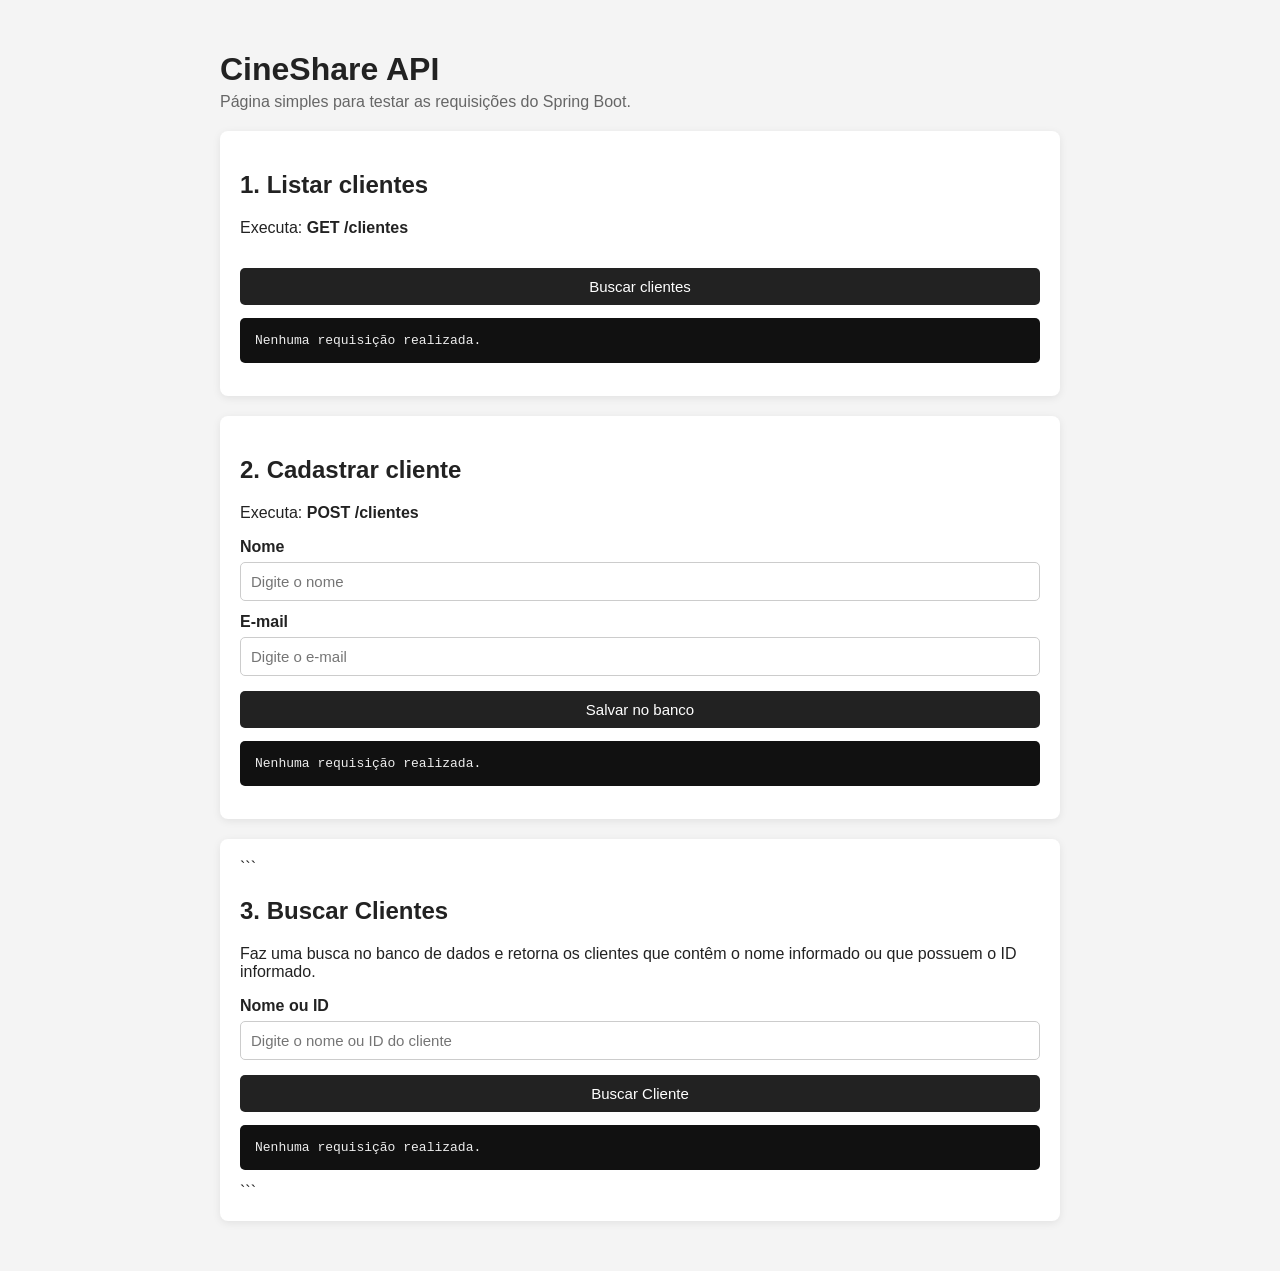
==== src/main/resources/static/index.html @ 80e3f6c8 "adicionando dependencias iniciais do projeto" ====
<!DOCTYPE html>
<html lang="pt-BR">
<head>
    <meta charset="UTF-8">
    <meta name="viewport" content="width=device-width, initial-scale=1.0">
    <title>CineShare - Teste da API</title>
    <style>
        * { box-sizing: border-box; }
        body {
            font-family: Arial, sans-serif;
            max-width: 900px;
            margin: 0 auto;
            padding: 30px;
            background: #f4f4f4;
            color: #222;
        }
        h1 { margin-bottom: 5px; }
        .subtitle { color: #666; margin-top: 0; }
        section {
            background: white;
            padding: 20px;
            margin: 20px 0;
            border-radius: 8px;
            box-shadow: 0 2px 8px rgba(0,0,0,.08);
        }
        label {
            display: block;
            margin-top: 12px;
            font-weight: bold;
        }
        input, textarea, button {
            width: 100%;
            padding: 10px;
            margin-top: 6px;
            border: 1px solid #ccc;
            border-radius: 5px;
            font-size: 15px;
        }
        textarea { min-height: 100px; resize: vertical; }
        button {
            margin-top: 15px;
            cursor: pointer;
            background: #222;
            color: white;
            border: none;
        }
        button:hover { background: #444; }
        pre {
            background: #111;
            color: #eee;
            padding: 15px;
            border-radius: 5px;
            overflow-x: auto;
            white-space: pre-wrap;
        }
        .status { font-weight: bold; margin-top: 10px; }
    </style>
</head>
<body>

    <h1>CineShare API</h1>
    <p class="subtitle">Página simples para testar as requisições do Spring Boot.</p>

    <!-- GET -->
    <section>
        <h2>1. Listar clientes</h2>
        <p>Executa: <strong>GET /clientes</strong></p>

        <button onclick="listarClientes()">Buscar clientes</button>

        <div class="status" id="statusGet"></div>
        <pre id="resultadoGet">Nenhuma requisição realizada.</pre>
    </section>

    <!-- POST -->
    <section>
        <h2>2. Cadastrar cliente</h2>
        <p>Executa: <strong>POST /clientes</strong></p>

        <label for="nome">Nome</label>
        <input id="nome" type="text" placeholder="Digite o nome">

        <label for="email">E-mail</label>
        <input id="email" type="email" placeholder="Digite o e-mail">

        <button onclick="cadastrarCliente()">Salvar no banco</button>

        <div class="status" id="statusPost"></div>
        <pre id="resultadoPost">Nenhuma requisição realizada.</pre>
    </section>

    <!-- JSON manual -->
	<section>

	```
	<h2>3. Buscar Clientes</h2>

	<p>Faz uma busca no banco de dados e retorna os clientes que contêm o nome informado ou que possuem o ID informado.</p>

	<label for="conteudo">Nome ou ID</label>

	<input
	    type="text"
	    id="conteudo"
	    placeholder="Digite o nome ou ID do cliente"
	>

	<button onclick="buscarCliente()">Buscar Cliente</button>

	<div class="status" id="statusJson"></div>

	<pre id="resultadoJson">Nenhuma requisição realizada.</pre>
	```

	</section>


<script>
    // Endereço da sua API Spring Boot
    const API = "http://localhost:8080";

    async function listarClientes() {
        const status = document.getElementById("statusGet");
        const resultado = document.getElementById("resultadoGet");

        status.textContent = "Enviando requisição...";

        try {
            const resposta = await fetch(`${API}/clientes`);

            const texto = await resposta.text();

            status.textContent = `HTTP ${resposta.status}`;

            try {
                resultado.textContent =
                    JSON.stringify(JSON.parse(texto), null, 4);
            } catch {
                resultado.textContent = texto;
            }

        } catch (erro) {
            status.textContent = "Erro de conexão";
            resultado.textContent =
                "Não foi possível conectar ao Spring Boot.\n\n" +
                erro.message;
        }
    }


    async function cadastrarCliente() {
        const nome = document.getElementById("nome").value;
        const email = document.getElementById("email").value;

        const status = document.getElementById("statusPost");
        const resultado = document.getElementById("resultadoPost");

        const cliente = {
            nome: nome,
            email: email
        };

        status.textContent = "Enviando...";
        resultado.textContent = "";

        try {
            const resposta = await fetch(`${API}/clientes`, {
                method: "POST",
                headers: {
                    "Content-Type": "application/json"
                },
                body: JSON.stringify(cliente)
            });

            const texto = await resposta.text();

            status.textContent = `HTTP ${resposta.status}`;

            try {
                resultado.textContent =
                    JSON.stringify(JSON.parse(texto), null, 4);
            } catch {
                resultado.textContent = texto;
            }

        } catch (erro) {
            status.textContent = "Erro de conexão";
            resultado.textContent = erro.message;
        }
    }


    async function enviarJson() {
        const jsonTexto = document.getElementById("json").value;

        const status = document.getElementById("statusJson");
        const resultado = document.getElementById("resultadoJson");

        try {
            const objeto = JSON.parse(jsonTexto);

            const resposta = await fetch(`${API}/clientes`, {
                method: "POST",
                headers: {
                    "Content-Type": "application/json"
                },
                body: JSON.stringify(objeto)
            });

            const texto = await resposta.text();

            status.textContent = `HTTP ${resposta.status}`;

            try {
                resultado.textContent =
                    JSON.stringify(JSON.parse(texto), null, 4);
            } catch {
                resultado.textContent = texto;
            }

        } catch (erro) {
            status.textContent = "Erro";
            resultado.textContent =
                erro instanceof SyntaxError
                    ? "JSON inválido."
                    : erro.message;
        }
    }
</script>

</body>
</html>
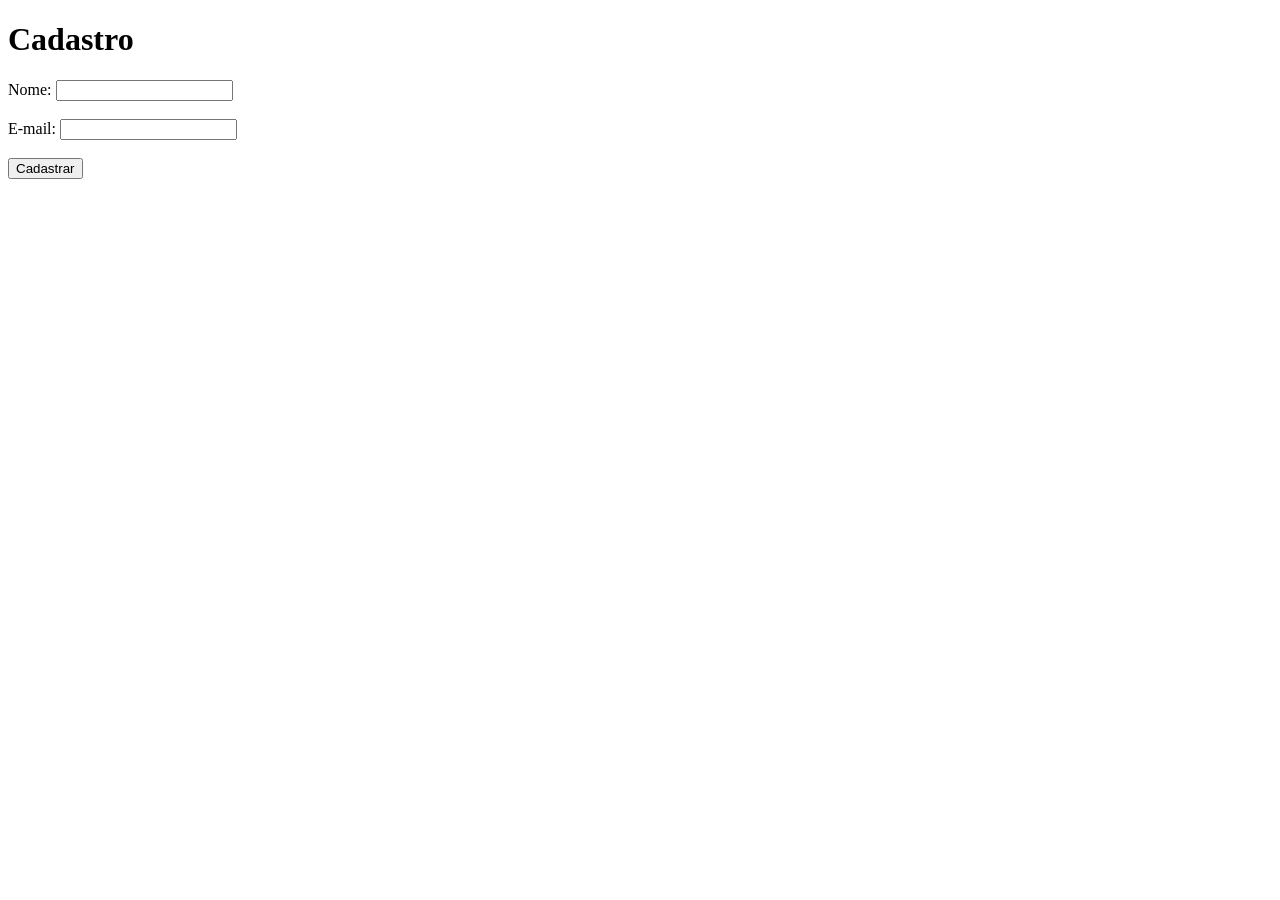
==== commit 5723fee0: "adicionando html simples para envio de requisicao add user ao servidor" ====
--- a/src/main/resources/static/index.html
+++ b/src/main/resources/static/index.html
@@ -2,231 +2,65 @@
 <html lang="pt-BR">
 <head>
     <meta charset="UTF-8">
-    <meta name="viewport" content="width=device-width, initial-scale=1.0">
-    <title>CineShare - Teste da API</title>
-    <style>
-        * { box-sizing: border-box; }
-        body {
-            font-family: Arial, sans-serif;
-            max-width: 900px;
-            margin: 0 auto;
-            padding: 30px;
-            background: #f4f4f4;
-            color: #222;
-        }
-        h1 { margin-bottom: 5px; }
-        .subtitle { color: #666; margin-top: 0; }
-        section {
-            background: white;
-            padding: 20px;
-            margin: 20px 0;
-            border-radius: 8px;
-            box-shadow: 0 2px 8px rgba(0,0,0,.08);
-        }
-        label {
-            display: block;
-            margin-top: 12px;
-            font-weight: bold;
-        }
-        input, textarea, button {
-            width: 100%;
-            padding: 10px;
-            margin-top: 6px;
-            border: 1px solid #ccc;
-            border-radius: 5px;
-            font-size: 15px;
-        }
-        textarea { min-height: 100px; resize: vertical; }
-        button {
-            margin-top: 15px;
-            cursor: pointer;
-            background: #222;
-            color: white;
-            border: none;
-        }
-        button:hover { background: #444; }
-        pre {
-            background: #111;
-            color: #eee;
-            padding: 15px;
-            border-radius: 5px;
-            overflow-x: auto;
-            white-space: pre-wrap;
-        }
-        .status { font-weight: bold; margin-top: 10px; }
-    </style>
+    <title>Cadastro</title>
 </head>
 <body>
 
-    <h1>CineShare API</h1>
-    <p class="subtitle">Página simples para testar as requisições do Spring Boot.</p>
+    <h1>Cadastro</h1>
 
-    <!-- GET -->
-    <section>
-        <h2>1. Listar clientes</h2>
-        <p>Executa: <strong>GET /clientes</strong></p>
+    <form id="formCadastro">
 
-        <button onclick="listarClientes()">Buscar clientes</button>
+        <label for="nome">Nome:</label>
+        <input type="text" id="nome" name="nome" required>
 
-        <div class="status" id="statusGet"></div>
-        <pre id="resultadoGet">Nenhuma requisição realizada.</pre>
-    </section>
+        <br><br>
 
-    <!-- POST -->
-    <section>
-        <h2>2. Cadastrar cliente</h2>
-        <p>Executa: <strong>POST /clientes</strong></p>
+        <label for="email">E-mail:</label>
+        <input type="email" id="email" name="email" required>
 
-        <label for="nome">Nome</label>
-        <input id="nome" type="text" placeholder="Digite o nome">
+        <br><br>
 
-        <label for="email">E-mail</label>
-        <input id="email" type="email" placeholder="Digite o e-mail">
+        <button type="submit">Cadastrar</button>
 
-        <button onclick="cadastrarCliente()">Salvar no banco</button>
+    </form>
 
-        <div class="status" id="statusPost"></div>
-        <pre id="resultadoPost">Nenhuma requisição realizada.</pre>
-    </section>
+    <script>
+        document.getElementById("formCadastro").addEventListener("submit", async function(event) {
 
-    <!-- JSON manual -->
-	<section>
+            event.preventDefault();
 
-	```
-	<h2>3. Buscar Clientes</h2>
+            const nome = document.getElementById("nome").value;
+            const email = document.getElementById("email").value;
 
-	<p>Faz uma busca no banco de dados e retorna os clientes que contêm o nome informado ou que possuem o ID informado.</p>
-
-	<label for="conteudo">Nome ou ID</label>
-
-	<input
-	    type="text"
-	    id="conteudo"
-	    placeholder="Digite o nome ou ID do cliente"
-	>
-
-	<button onclick="buscarCliente()">Buscar Cliente</button>
-
-	<div class="status" id="statusJson"></div>
-
-	<pre id="resultadoJson">Nenhuma requisição realizada.</pre>
-	```
-
-	</section>
-
-
-<script>
-    // Endereço da sua API Spring Boot
-    const API = "http://localhost:8080";
-
-    async function listarClientes() {
-        const status = document.getElementById("statusGet");
-        const resultado = document.getElementById("resultadoGet");
-
-        status.textContent = "Enviando requisição...";
-
-        try {
-            const resposta = await fetch(`${API}/clientes`);
-
-            const texto = await resposta.text();
-
-            status.textContent = `HTTP ${resposta.status}`;
+            const usuario = {
+                nome: nome,
+                email: email
+            };
 
             try {
-                resultado.textContent =
-                    JSON.stringify(JSON.parse(texto), null, 4);
-            } catch {
-                resultado.textContent = texto;
+
+                const resposta = await fetch("http://localhost:8080/user", {
+                    method: "POST",
+                    headers: {
+                        "Content-Type": "application/json"
+                    },
+                    body: JSON.stringify(usuario)
+                });
+
+                if (!resposta.ok) {
+                    throw new Error("Erro ao cadastrar usuário");
+                }
+
+                alert("Usuário cadastrado!");
+
+                window.location.href = "lista.html";
+
+            } catch (erro) {
+                alert(erro.message);
             }
 
-        } catch (erro) {
-            status.textContent = "Erro de conexão";
-            resultado.textContent =
-                "Não foi possível conectar ao Spring Boot.\n\n" +
-                erro.message;
-        }
-    }
-
-
-    async function cadastrarCliente() {
-        const nome = document.getElementById("nome").value;
-        const email = document.getElementById("email").value;
-
-        const status = document.getElementById("statusPost");
-        const resultado = document.getElementById("resultadoPost");
-
-        const cliente = {
-            nome: nome,
-            email: email
-        };
-
-        status.textContent = "Enviando...";
-        resultado.textContent = "";
-
-        try {
-            const resposta = await fetch(`${API}/clientes`, {
-                method: "POST",
-                headers: {
-                    "Content-Type": "application/json"
-                },
-                body: JSON.stringify(cliente)
-            });
-
-            const texto = await resposta.text();
-
-            status.textContent = `HTTP ${resposta.status}`;
-
-            try {
-                resultado.textContent =
-                    JSON.stringify(JSON.parse(texto), null, 4);
-            } catch {
-                resultado.textContent = texto;
-            }
-
-        } catch (erro) {
-            status.textContent = "Erro de conexão";
-            resultado.textContent = erro.message;
-        }
-    }
-
-
-    async function enviarJson() {
-        const jsonTexto = document.getElementById("json").value;
-
-        const status = document.getElementById("statusJson");
-        const resultado = document.getElementById("resultadoJson");
-
-        try {
-            const objeto = JSON.parse(jsonTexto);
-
-            const resposta = await fetch(`${API}/clientes`, {
-                method: "POST",
-                headers: {
-                    "Content-Type": "application/json"
-                },
-                body: JSON.stringify(objeto)
-            });
-
-            const texto = await resposta.text();
-
-            status.textContent = `HTTP ${resposta.status}`;
-
-            try {
-                resultado.textContent =
-                    JSON.stringify(JSON.parse(texto), null, 4);
-            } catch {
-                resultado.textContent = texto;
-            }
-
-        } catch (erro) {
-            status.textContent = "Erro";
-            resultado.textContent =
-                erro instanceof SyntaxError
-                    ? "JSON inválido."
-                    : erro.message;
-        }
-    }
-</script>
+        });
+    </script>
 
 </body>
-</html>
+</html>
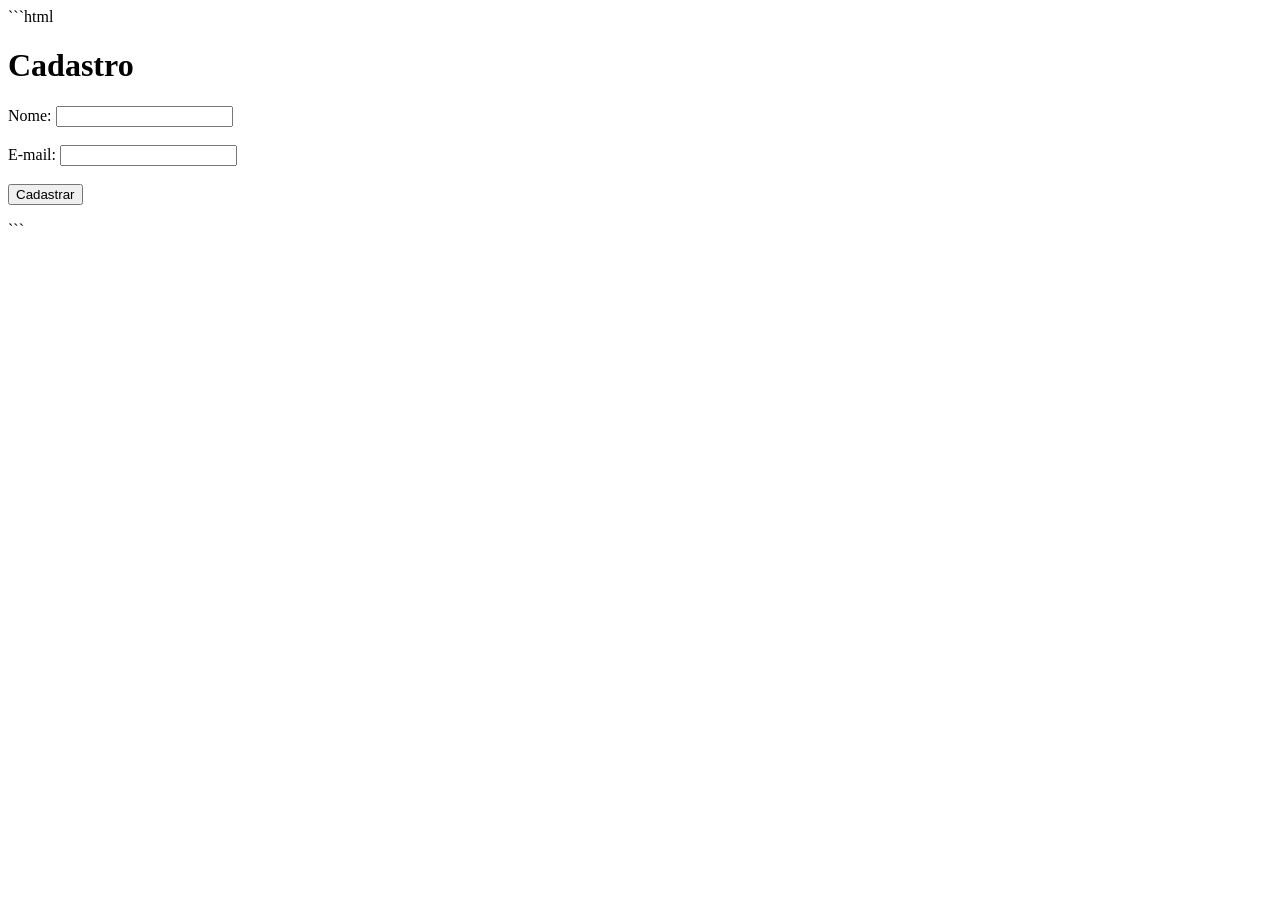
==== commit 97d1c4a7: "ajustando validacao de usuario no html" ====
--- a/src/main/resources/static/index.html
+++ b/src/main/resources/static/index.html
@@ -1,3 +1,4 @@
+```html
 <!DOCTYPE html>
 <html lang="pt-BR">
 <head>
@@ -25,42 +26,47 @@
     </form>
 
     <script>
-        document.getElementById("formCadastro").addEventListener("submit", async function(event) {
+        document.getElementById("formCadastro")
+            .addEventListener("submit", async function(event) {
 
-            event.preventDefault();
+                event.preventDefault();
 
-            const nome = document.getElementById("nome").value;
-            const email = document.getElementById("email").value;
+                const nome = document.getElementById("nome").value;
+                const email = document.getElementById("email").value;
 
-            const usuario = {
-                nome: nome,
-                email: email
-            };
+                const usuario = {
+                    nome: nome,
+                    email: email
+                };
 
-            try {
+                try {
+                    const resposta = await fetch("http://localhost:8080/user", {
+                        method: "POST",
+                        headers: {
+                            "Content-Type": "application/json"
+                        },
+                        body: JSON.stringify(usuario)
+                    });
 
-                const resposta = await fetch("http://localhost:8080/user", {
-                    method: "POST",
-                    headers: {
-                        "Content-Type": "application/json"
-                    },
-                    body: JSON.stringify(usuario)
-                });
+                    if (!resposta.ok) {
+                        throw new Error("Erro ao cadastrar usuário");
+                    }
 
-                if (!resposta.ok) {
-                    throw new Error("Erro ao cadastrar usuário");
+                    const usuarioSalvo = await resposta.json();
+
+                    // Armazena o ID retornado pelo backend
+                    sessionStorage.setItem("userId", usuarioSalvo.id);
+
+                    alert("Usuário cadastrado!");
+
+                    window.location.href = "lista.html";
+
+                } catch (erro) {
+                    alert(erro.message);
                 }
-
-                alert("Usuário cadastrado!");
-
-                window.location.href = "lista.html";
-
-            } catch (erro) {
-                alert(erro.message);
-            }
-
-        });
+            });
     </script>
 
 </body>
-</html>+</html>
+```
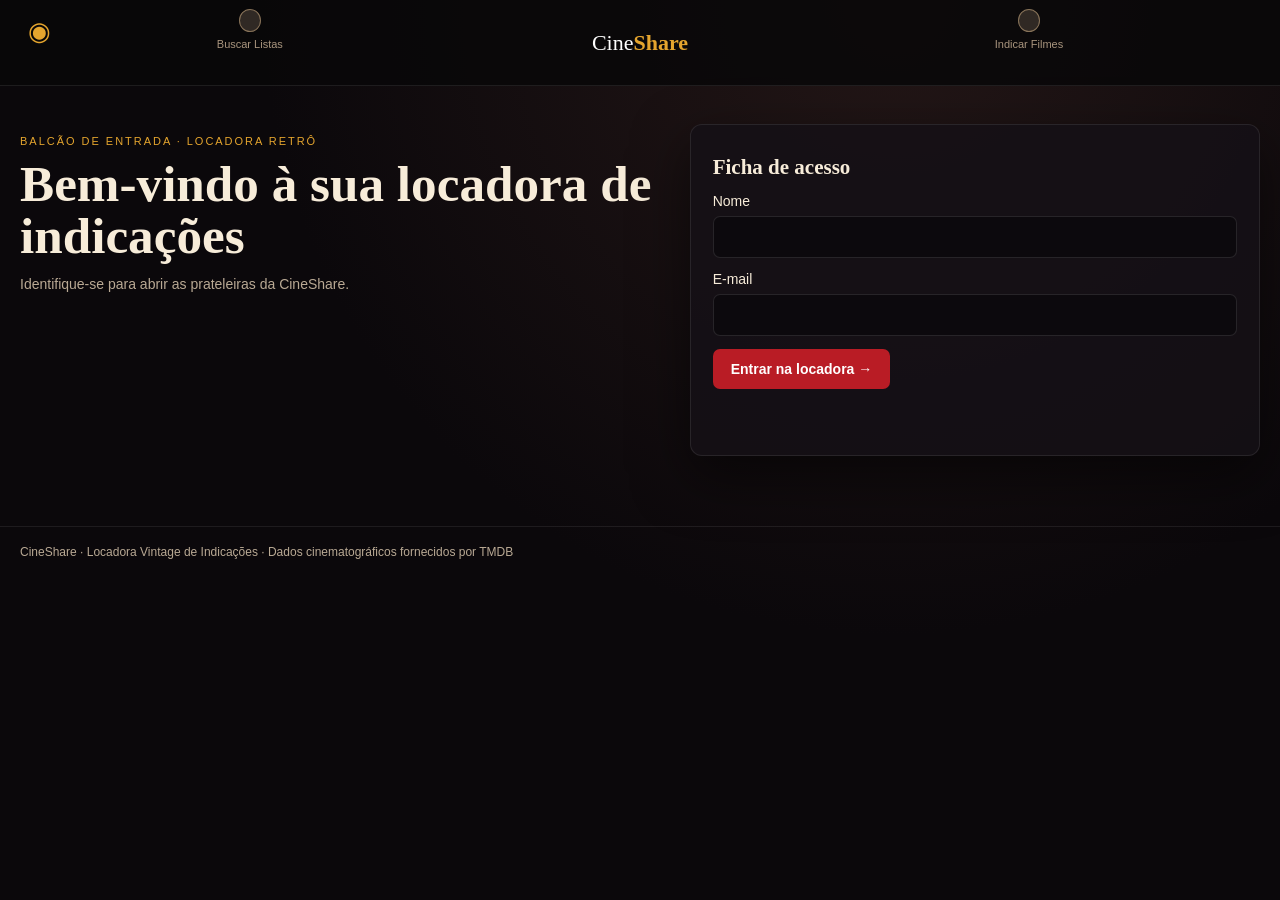
==== commit 85267829: "versao 1.0 refatoracao visual" ====
--- a/src/main/resources/static/index.html
+++ b/src/main/resources/static/index.html
@@ -1,72 +1 @@
-```html
-<!DOCTYPE html>
-<html lang="pt-BR">
-<head>
-    <meta charset="UTF-8">
-    <title>Cadastro</title>
-</head>
-<body>
-
-    <h1>Cadastro</h1>
-
-    <form id="formCadastro">
-
-        <label for="nome">Nome:</label>
-        <input type="text" id="nome" name="nome" required>
-
-        <br><br>
-
-        <label for="email">E-mail:</label>
-        <input type="email" id="email" name="email" required>
-
-        <br><br>
-
-        <button type="submit">Cadastrar</button>
-
-    </form>
-
-    <script>
-        document.getElementById("formCadastro")
-            .addEventListener("submit", async function(event) {
-
-                event.preventDefault();
-
-                const nome = document.getElementById("nome").value;
-                const email = document.getElementById("email").value;
-
-                const usuario = {
-                    nome: nome,
-                    email: email
-                };
-
-                try {
-                    const resposta = await fetch("http://localhost:8080/user", {
-                        method: "POST",
-                        headers: {
-                            "Content-Type": "application/json"
-                        },
-                        body: JSON.stringify(usuario)
-                    });
-
-                    if (!resposta.ok) {
-                        throw new Error("Erro ao cadastrar usuário");
-                    }
-
-                    const usuarioSalvo = await resposta.json();
-
-                    // Armazena o ID retornado pelo backend
-                    sessionStorage.setItem("userId", usuarioSalvo.id);
-
-                    alert("Usuário cadastrado!");
-
-                    window.location.href = "lista.html";
-
-                } catch (erro) {
-                    alert(erro.message);
-                }
-            });
-    </script>
-
-</body>
-</html>
-```
+<!doctype html><html lang="pt-BR"><head><meta charset="utf-8"><meta name="viewport" content="width=device-width,initial-scale=1"><title>CineShare · Locadora retrô</title><link rel="stylesheet" href="cineshare.css"></head><body><script src="cineshare.js"></script></body></html>
--- a/src/main/resources/static/cineshare.css
+++ b/src/main/resources/static/cineshare.css
@@ -0,0 +1 @@
+:root{--ink:#f7ecd9;--muted:#b9a994;--bg:#0b080b;--panel:#171218;--gold:#e5a52e;--red:#b91c25;--paper:#f5e8cf}*{box-sizing:border-box}body{margin:0;min-height:100vh;background:radial-gradient(circle at 70% 0,#241717,#0b080b 50%);color:var(--ink);font:14px Arial,sans-serif}body.light{--ink:#251a13;--muted:#725c4b;--bg:#eee2c9;--panel:#fffaf0;background:linear-gradient(135deg,#fff7e7,#e8d9bb)}a{color:inherit;text-decoration:none}button,input{font:inherit}.wrap{width:min(1240px,calc(100% - 32px));margin:auto}.topbar{height:86px;border-bottom:1px solid #ffffff16;background:#090709dd;display:flex;align-items:center;justify-content:center;position:relative}.light .topbar{background:#e6d6b9ee}.brand{font-family:Georgia,serif;font-size:22px;color:#fff}.light .brand{color:#28180e}.brand b{color:var(--gold)}.nav{position:absolute;inset:0;display:flex;justify-content:space-between;align-items:flex-start;padding:0 16%;pointer-events:none}.lamp{pointer-events:auto;position:relative;padding:38px 12px 10px;min-width:90px;text-align:center;font-size:11px;color:#a9957e;transition:.3s}.lamp:before{content:'';position:absolute;top:9px;left:50%;width:20px;height:21px;transform:translateX(-50%);border-radius:55%;background:#302924;border:1px solid #887359;transition:.3s}.lamp:after{content:'';position:absolute;top:28px;left:50%;transform:translateX(-50%);width:100px;height:52px;clip-path:polygon(43% 0,57% 0,100% 100%,0 100%);background:#e6a72d00;filter:blur(5px);transition:.3s;z-index:-1}.lamp:hover,.lamp:focus-visible,.lamp.active{color:var(--gold);text-shadow:0 0 8px var(--gold)}.lamp:hover:before,.lamp.active:before{background:#ffd35a;box-shadow:0 0 20px 7px #ffb52b}.lamp:hover:after,.lamp.active:after{background:#e6a72d40}.theme-switch{position:absolute;left:22px;top:15px;border:0;background:none;color:var(--gold);cursor:pointer;font-size:26px}main{padding:38px 0 70px}.eyebrow{color:var(--gold);letter-spacing:.18em;text-transform:uppercase;font-size:11px}.layout{display:grid;grid-template-columns:minmax(0,1fr) minmax(420px,.9fr);gap:36px;align-items:start}h1,h2,h3{font-family:Georgia,serif;margin:8px 0}h1{font-size:clamp(30px,4vw,54px);line-height:1.02}.muted{color:var(--muted)}.panel{background:#151116dd;border:1px solid #ffffff16;border-radius:12px;padding:22px;box-shadow:0 20px 55px #0008}.light .panel{background:#fffaf0e8;border-color:#6e4b2730}.field{display:flex;flex-direction:column;gap:7px;margin:13px 0}.field input{background:#0c090d;border:1px solid #ffffff1c;border-radius:7px;padding:12px;color:var(--ink);outline:none;width:100%}.light .field input{background:#fff;color:#251a13}.btn{border:0;border-radius:7px;padding:12px 18px;background:var(--red);color:white;font-weight:700;cursor:pointer}.btn.alt{background:transparent;border:1px solid #e5a52e88;color:var(--gold)}.actions,.search{display:flex;gap:10px;flex-wrap:wrap;margin-top:18px}.search input{flex:1}.list{display:grid;gap:10px;margin-top:16px}.list-card{border:1px solid #ffffff16;background:#100d12;color:inherit;text-align:left;padding:15px;border-radius:9px;cursor:pointer}.light .list-card{background:#fff}.list-card:hover{border-color:var(--gold)}.movie-row{display:flex;align-items:center;gap:12px;border-top:1px solid #ffffff12;padding:12px 0;cursor:pointer;background:none;color:inherit;width:100%;text-align:left}.poster{width:46px;height:64px;object-fit:cover;border-radius:4px;background:linear-gradient(140deg,#1d4ed8,#080b23);display:grid;place-items:center;color:#fff;font-size:10px;text-align:center}.case{min-height:540px;position:relative;border:2px solid #2460db;border-radius:12px;background:linear-gradient(135deg,#123c9b,#071126 58%,#020611);padding:22px;box-shadow:0 25px 60px #0009;overflow:hidden}.case:before{content:'CineShare · BLU-RAY';position:absolute;top:10px;left:18px;font:10px monospace;letter-spacing:.25em;color:#b8d1ff}.case.closed .case-inner{min-height:460px;display:grid;place-items:center;text-align:center}.logo-box{border:1px solid #f1b32b99;padding:14px;color:var(--gold);font:26px Georgia,serif}.open-content{display:grid;grid-template-columns:1fr 1fr;gap:12px;margin-top:22px;min-height:480px}.disc-side{display:flex;flex-direction:column;align-items:center;justify-content:center;background:#081634;border-radius:8px;gap:12px}.disc{width:210px;height:210px;border-radius:50%;background:radial-gradient(circle,#0a1024 0 8%,#62a6e8 9% 12%,#071b44 13% 48%,#2867cb 49% 55%,#0c1b3a 56%);box-shadow:0 0 28px #2583ff99;animation:slide .55s ease-out}.sheet{background:var(--paper);color:#291c13;border-radius:8px;padding:23px;display:flex;flex-direction:column;justify-content:center}.sheet dl{display:grid;grid-template-columns:1fr 1fr;gap:10px;border-top:1px solid #7e5c3b55;padding-top:10px}.sheet dt{font-size:11px;color:#7e5c3b}.sheet dd{margin:0;text-align:right;font-weight:700}@keyframes slide{from{transform:translateX(-70px) rotate(-30deg);opacity:0}to{transform:none;opacity:1}}.status{margin:12px 0;color:var(--gold);min-height:20px}.share{margin-top:18px;border:1px solid #2eac7a;background:#073826;padding:16px;border-radius:8px}.share pre{white-space:pre-wrap;font:12px monospace;color:#d2f7e6}.footer{border-top:1px solid #ffffff14;padding:18px 0;color:var(--muted);font-size:12px}@media(max-width:800px){.nav{padding:0 4%}.layout{grid-template-columns:1fr}.case{min-height:460px}.open-content{grid-template-columns:1fr}.disc-side{min-height:270px}.wrap{width:min(100% - 22px,620px)}}
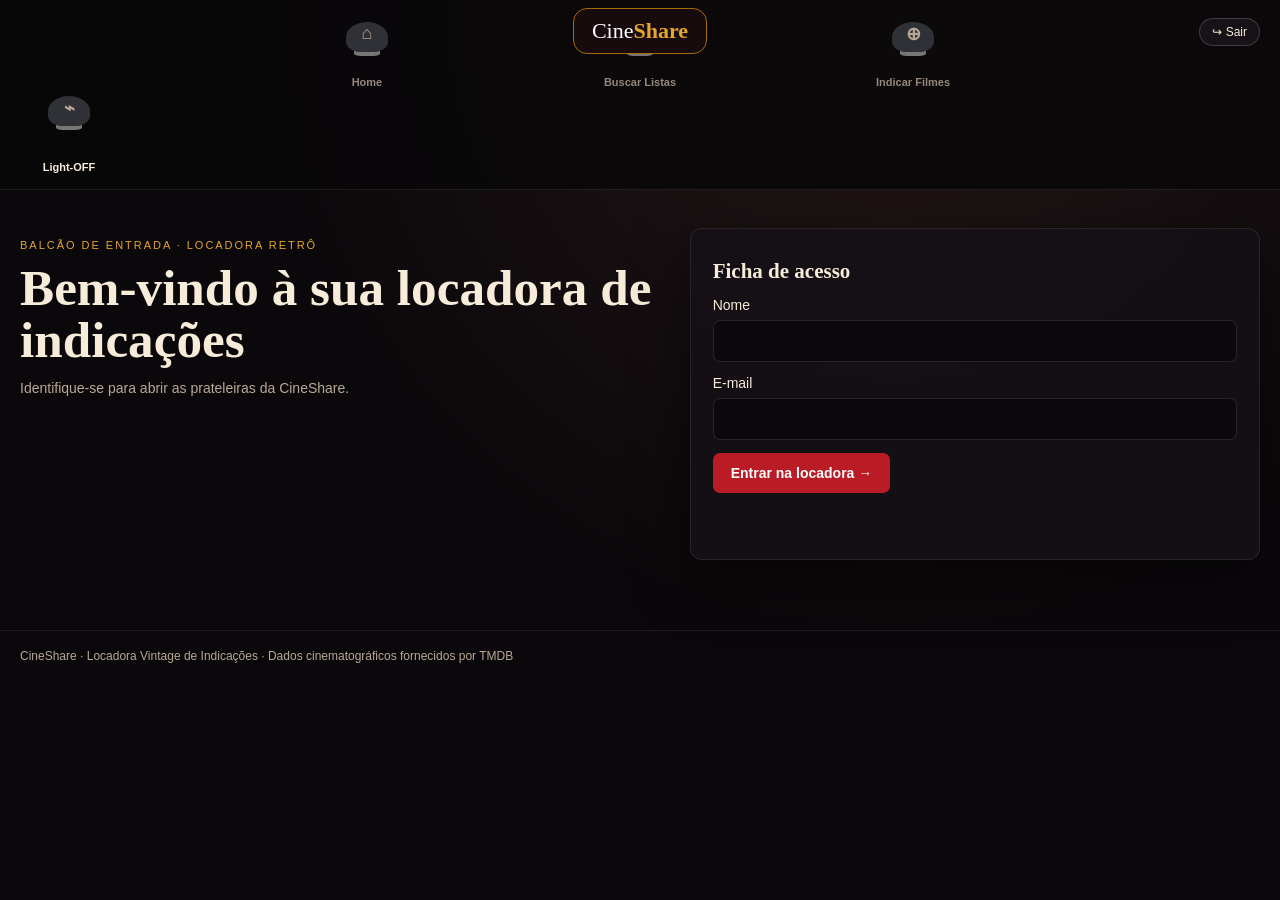
==== commit 1fee991a: "incrementando versao 2.0 para 2.1" ====
--- a/src/main/resources/static/index.html
+++ b/src/main/resources/static/index.html
@@ -1 +1,15 @@
-<!doctype html><html lang="pt-BR"><head><meta charset="utf-8"><meta name="viewport" content="width=device-width,initial-scale=1"><title>CineShare · Locadora retrô</title><link rel="stylesheet" href="cineshare.css"></head><body><script src="cineshare.js"></script></body></html>
+<!doctype html>
+<html lang="pt-BR">
+
+<head>
+    <meta charset="utf-8">
+    <meta name="viewport" content="width=device-width,initial-scale=1">
+    <title>CineShare · Locadora retrô</title>
+    <link rel="stylesheet" href="cineshare.css">
+</head>
+
+<body>
+    <script src="cineshare.js"></script>
+</body>
+
+</html>
--- a/src/main/resources/static/cineshare.css
+++ b/src/main/resources/static/cineshare.css
@@ -1 +1,763 @@
-:root{--ink:#f7ecd9;--muted:#b9a994;--bg:#0b080b;--panel:#171218;--gold:#e5a52e;--red:#b91c25;--paper:#f5e8cf}*{box-sizing:border-box}body{margin:0;min-height:100vh;background:radial-gradient(circle at 70% 0,#241717,#0b080b 50%);color:var(--ink);font:14px Arial,sans-serif}body.light{--ink:#251a13;--muted:#725c4b;--bg:#eee2c9;--panel:#fffaf0;background:linear-gradient(135deg,#fff7e7,#e8d9bb)}a{color:inherit;text-decoration:none}button,input{font:inherit}.wrap{width:min(1240px,calc(100% - 32px));margin:auto}.topbar{height:86px;border-bottom:1px solid #ffffff16;background:#090709dd;display:flex;align-items:center;justify-content:center;position:relative}.light .topbar{background:#e6d6b9ee}.brand{font-family:Georgia,serif;font-size:22px;color:#fff}.light .brand{color:#28180e}.brand b{color:var(--gold)}.nav{position:absolute;inset:0;display:flex;justify-content:space-between;align-items:flex-start;padding:0 16%;pointer-events:none}.lamp{pointer-events:auto;position:relative;padding:38px 12px 10px;min-width:90px;text-align:center;font-size:11px;color:#a9957e;transition:.3s}.lamp:before{content:'';position:absolute;top:9px;left:50%;width:20px;height:21px;transform:translateX(-50%);border-radius:55%;background:#302924;border:1px solid #887359;transition:.3s}.lamp:after{content:'';position:absolute;top:28px;left:50%;transform:translateX(-50%);width:100px;height:52px;clip-path:polygon(43% 0,57% 0,100% 100%,0 100%);background:#e6a72d00;filter:blur(5px);transition:.3s;z-index:-1}.lamp:hover,.lamp:focus-visible,.lamp.active{color:var(--gold);text-shadow:0 0 8px var(--gold)}.lamp:hover:before,.lamp.active:before{background:#ffd35a;box-shadow:0 0 20px 7px #ffb52b}.lamp:hover:after,.lamp.active:after{background:#e6a72d40}.theme-switch{position:absolute;left:22px;top:15px;border:0;background:none;color:var(--gold);cursor:pointer;font-size:26px}main{padding:38px 0 70px}.eyebrow{color:var(--gold);letter-spacing:.18em;text-transform:uppercase;font-size:11px}.layout{display:grid;grid-template-columns:minmax(0,1fr) minmax(420px,.9fr);gap:36px;align-items:start}h1,h2,h3{font-family:Georgia,serif;margin:8px 0}h1{font-size:clamp(30px,4vw,54px);line-height:1.02}.muted{color:var(--muted)}.panel{background:#151116dd;border:1px solid #ffffff16;border-radius:12px;padding:22px;box-shadow:0 20px 55px #0008}.light .panel{background:#fffaf0e8;border-color:#6e4b2730}.field{display:flex;flex-direction:column;gap:7px;margin:13px 0}.field input{background:#0c090d;border:1px solid #ffffff1c;border-radius:7px;padding:12px;color:var(--ink);outline:none;width:100%}.light .field input{background:#fff;color:#251a13}.btn{border:0;border-radius:7px;padding:12px 18px;background:var(--red);color:white;font-weight:700;cursor:pointer}.btn.alt{background:transparent;border:1px solid #e5a52e88;color:var(--gold)}.actions,.search{display:flex;gap:10px;flex-wrap:wrap;margin-top:18px}.search input{flex:1}.list{display:grid;gap:10px;margin-top:16px}.list-card{border:1px solid #ffffff16;background:#100d12;color:inherit;text-align:left;padding:15px;border-radius:9px;cursor:pointer}.light .list-card{background:#fff}.list-card:hover{border-color:var(--gold)}.movie-row{display:flex;align-items:center;gap:12px;border-top:1px solid #ffffff12;padding:12px 0;cursor:pointer;background:none;color:inherit;width:100%;text-align:left}.poster{width:46px;height:64px;object-fit:cover;border-radius:4px;background:linear-gradient(140deg,#1d4ed8,#080b23);display:grid;place-items:center;color:#fff;font-size:10px;text-align:center}.case{min-height:540px;position:relative;border:2px solid #2460db;border-radius:12px;background:linear-gradient(135deg,#123c9b,#071126 58%,#020611);padding:22px;box-shadow:0 25px 60px #0009;overflow:hidden}.case:before{content:'CineShare · BLU-RAY';position:absolute;top:10px;left:18px;font:10px monospace;letter-spacing:.25em;color:#b8d1ff}.case.closed .case-inner{min-height:460px;display:grid;place-items:center;text-align:center}.logo-box{border:1px solid #f1b32b99;padding:14px;color:var(--gold);font:26px Georgia,serif}.open-content{display:grid;grid-template-columns:1fr 1fr;gap:12px;margin-top:22px;min-height:480px}.disc-side{display:flex;flex-direction:column;align-items:center;justify-content:center;background:#081634;border-radius:8px;gap:12px}.disc{width:210px;height:210px;border-radius:50%;background:radial-gradient(circle,#0a1024 0 8%,#62a6e8 9% 12%,#071b44 13% 48%,#2867cb 49% 55%,#0c1b3a 56%);box-shadow:0 0 28px #2583ff99;animation:slide .55s ease-out}.sheet{background:var(--paper);color:#291c13;border-radius:8px;padding:23px;display:flex;flex-direction:column;justify-content:center}.sheet dl{display:grid;grid-template-columns:1fr 1fr;gap:10px;border-top:1px solid #7e5c3b55;padding-top:10px}.sheet dt{font-size:11px;color:#7e5c3b}.sheet dd{margin:0;text-align:right;font-weight:700}@keyframes slide{from{transform:translateX(-70px) rotate(-30deg);opacity:0}to{transform:none;opacity:1}}.status{margin:12px 0;color:var(--gold);min-height:20px}.share{margin-top:18px;border:1px solid #2eac7a;background:#073826;padding:16px;border-radius:8px}.share pre{white-space:pre-wrap;font:12px monospace;color:#d2f7e6}.footer{border-top:1px solid #ffffff14;padding:18px 0;color:var(--muted);font-size:12px}@media(max-width:800px){.nav{padding:0 4%}.layout{grid-template-columns:1fr}.case{min-height:460px}.open-content{grid-template-columns:1fr}.disc-side{min-height:270px}.wrap{width:min(100% - 22px,620px)}}
+:root {
+    --ink: #f7ecd9;
+    --muted: #b9a994;
+    --bg: #0b080b;
+    --panel: #171218;
+    --gold: #e5a52e;
+    --red: #b91c25;
+    --paper: #f5e8cf
+}
+
+* {
+    box-sizing: border-box
+}
+
+body {
+    margin: 0;
+    min-height: 100vh;
+    background: radial-gradient(circle at 70% 0, #241717, #0b080b 50%);
+    color: var(--ink);
+    font: 14px Arial, sans-serif
+}
+
+body.light {
+    --ink: #251a13;
+    --muted: #725c4b;
+    --bg: #eee2c9;
+    --panel: #fffaf0;
+    background: linear-gradient(135deg, #fff7e7, #e8d9bb)
+}
+
+a {
+    color: inherit;
+    text-decoration: none
+}
+
+button,
+input {
+    font: inherit
+}
+
+.wrap {
+    width: min(1240px, calc(100% - 32px));
+    margin: auto
+}
+
+.topbar {
+    height: 86px;
+    border-bottom: 1px solid #ffffff16;
+    background: #090709dd;
+    display: flex;
+    align-items: center;
+    justify-content: center;
+    position: relative
+}
+
+.light .topbar {
+    background: #e6d6b9ee
+}
+
+.brand {
+    font-family: Georgia, serif;
+    font-size: 22px;
+    color: #fff
+}
+
+.light .brand {
+    color: #28180e
+}
+
+.brand b {
+    color: var(--gold)
+}
+
+.nav {
+    position: absolute;
+    inset: 0;
+    display: flex;
+    justify-content: space-between;
+    align-items: flex-start;
+    padding: 0 16%;
+    pointer-events: none
+}
+
+.lamp {
+    pointer-events: auto;
+    position: relative;
+    padding: 38px 12px 10px;
+    min-width: 90px;
+    text-align: center;
+    font-size: 11px;
+    color: #a9957e;
+    transition: .3s
+}
+
+.lamp:before {
+    content: '';
+    position: absolute;
+    top: 9px;
+    left: 50%;
+    width: 20px;
+    height: 21px;
+    transform: translateX(-50%);
+    border-radius: 55%;
+    background: #302924;
+    border: 1px solid #887359;
+    transition: .3s
+}
+
+.lamp:after {
+    content: '';
+    position: absolute;
+    top: 28px;
+    left: 50%;
+    transform: translateX(-50%);
+    width: 100px;
+    height: 52px;
+    clip-path: polygon(43% 0, 57% 0, 100% 100%, 0 100%);
+    background: #e6a72d00;
+    filter: blur(5px);
+    transition: .3s;
+    z-index: -1
+}
+
+.lamp:hover,
+.lamp:focus-visible,
+.lamp.active {
+    color: var(--gold);
+    text-shadow: 0 0 8px var(--gold)
+}
+
+.lamp:hover:before,
+.lamp.active:before {
+    background: #ffd35a;
+    box-shadow: 0 0 20px 7px #ffb52b
+}
+
+.lamp:hover:after,
+.lamp.active:after {
+    background: #e6a72d40
+}
+
+.theme-switch {
+    position: absolute;
+    left: 22px;
+    top: 15px;
+    border: 0;
+    background: none;
+    color: var(--gold);
+    cursor: pointer;
+    font-size: 26px
+}
+
+main {
+    padding: 38px 0 70px
+}
+
+.eyebrow {
+    color: var(--gold);
+    letter-spacing: .18em;
+    text-transform: uppercase;
+    font-size: 11px
+}
+
+.layout {
+    display: grid;
+    grid-template-columns: minmax(0, 1fr) minmax(420px, .9fr);
+    gap: 36px;
+    align-items: start
+}
+
+h1,
+h2,
+h3 {
+    font-family: Georgia, serif;
+    margin: 8px 0
+}
+
+h1 {
+    font-size: clamp(30px, 4vw, 54px);
+    line-height: 1.02
+}
+
+.muted {
+    color: var(--muted)
+}
+
+.panel {
+    background: #151116dd;
+    border: 1px solid #ffffff16;
+    border-radius: 12px;
+    padding: 22px;
+    box-shadow: 0 20px 55px #0008
+}
+
+.light .panel {
+    background: #fffaf0e8;
+    border-color: #6e4b2730
+}
+
+.field {
+    display: flex;
+    flex-direction: column;
+    gap: 7px;
+    margin: 13px 0
+}
+
+.field input {
+    background: #0c090d;
+    border: 1px solid #ffffff1c;
+    border-radius: 7px;
+    padding: 12px;
+    color: var(--ink);
+    outline: none;
+    width: 100%
+}
+
+.light .field input {
+    background: #fff;
+    color: #251a13
+}
+
+.btn {
+    border: 0;
+    border-radius: 7px;
+    padding: 12px 18px;
+    background: var(--red);
+    color: white;
+    font-weight: 700;
+    cursor: pointer
+}
+
+.btn.alt {
+    background: transparent;
+    border: 1px solid #e5a52e88;
+    color: var(--gold)
+}
+
+.actions,
+.search {
+    display: flex;
+    gap: 10px;
+    flex-wrap: wrap;
+    margin-top: 18px
+}
+
+.search input {
+    flex: 1
+}
+
+.list {
+    display: grid;
+    gap: 10px;
+    margin-top: 16px
+}
+
+.list-card {
+    border: 1px solid #ffffff16;
+    background: #100d12;
+    color: inherit;
+    text-align: left;
+    padding: 15px;
+    border-radius: 9px;
+    cursor: pointer
+}
+
+.light .list-card {
+    background: #fff
+}
+
+.list-card:hover {
+    border-color: var(--gold)
+}
+
+.movie-row {
+    display: flex;
+    align-items: center;
+    gap: 12px;
+    border-top: 1px solid #ffffff12;
+    padding: 12px 0;
+    cursor: pointer;
+    background: none;
+    color: inherit;
+    width: 100%;
+    text-align: left
+}
+
+.poster {
+    width: 46px;
+    height: 64px;
+    object-fit: cover;
+    border-radius: 4px;
+    background: linear-gradient(140deg, #1d4ed8, #080b23);
+    display: grid;
+    place-items: center;
+    color: #fff;
+    font-size: 10px;
+    text-align: center
+}
+
+.case {
+    min-height: 540px;
+    position: relative;
+    border: 2px solid #2460db;
+    border-radius: 12px;
+    background: linear-gradient(135deg, #123c9b, #071126 58%, #020611);
+    padding: 22px;
+    box-shadow: 0 25px 60px #0009;
+    overflow: hidden
+}
+
+.case:before {
+    content: 'CineShare · BLU-RAY';
+    position: absolute;
+    top: 10px;
+    left: 18px;
+    font: 10px monospace;
+    letter-spacing: .25em;
+    color: #b8d1ff
+}
+
+.case.closed .case-inner {
+    min-height: 460px;
+    display: grid;
+    place-items: center;
+    text-align: center
+}
+
+.logo-box {
+    border: 1px solid #f1b32b99;
+    padding: 14px;
+    color: var(--gold);
+    font: 26px Georgia, serif
+}
+
+.open-content {
+    display: grid;
+    grid-template-columns: 1fr 1fr;
+    gap: 12px;
+    margin-top: 22px;
+    min-height: 480px
+}
+
+.disc-side {
+    display: flex;
+    flex-direction: column;
+    align-items: center;
+    justify-content: center;
+    background: #081634;
+    border-radius: 8px;
+    gap: 12px
+}
+
+.disc {
+    width: 210px;
+    height: 210px;
+    border-radius: 50%;
+    background: radial-gradient(circle, #0a1024 0 8%, #62a6e8 9% 12%, #071b44 13% 48%, #2867cb 49% 55%, #0c1b3a 56%);
+    box-shadow: 0 0 28px #2583ff99;
+    animation: slide .55s ease-out
+}
+
+.sheet {
+    background: var(--paper);
+    color: #291c13;
+    border-radius: 8px;
+    padding: 23px;
+    display: flex;
+    flex-direction: column;
+    justify-content: center
+}
+
+.sheet dl {
+    display: grid;
+    grid-template-columns: 1fr 1fr;
+    gap: 10px;
+    border-top: 1px solid #7e5c3b55;
+    padding-top: 10px
+}
+
+.sheet dt {
+    font-size: 11px;
+    color: #7e5c3b
+}
+
+.sheet dd {
+    margin: 0;
+    text-align: right;
+    font-weight: 700
+}
+
+@keyframes slide {
+    from {
+        transform: translateX(-70px) rotate(-30deg);
+        opacity: 0
+    }
+
+    to {
+        transform: none;
+        opacity: 1
+    }
+}
+
+.status {
+    margin: 12px 0;
+    color: var(--gold);
+    min-height: 20px
+}
+
+.share {
+    margin-top: 18px;
+    border: 1px solid #2eac7a;
+    background: #073826;
+    padding: 16px;
+    border-radius: 8px
+}
+
+.share pre {
+    white-space: pre-wrap;
+    font: 12px monospace;
+    color: #d2f7e6
+}
+
+.footer {
+    border-top: 1px solid #ffffff14;
+    padding: 18px 0;
+    color: var(--muted);
+    font-size: 12px
+}
+
+@media(max-width:800px) {
+    .nav {
+        padding: 0 4%
+    }
+
+    .layout {
+        grid-template-columns: 1fr
+    }
+
+    .case {
+        min-height: 460px
+    }
+
+    .open-content {
+        grid-template-columns: 1fr
+    }
+
+    .disc-side {
+        min-height: 270px
+    }
+
+    .wrap {
+        width: min(100% - 22px, 620px)
+    }
+}
+
+/* visual refinements */
+.topbar {
+    height: 190px;
+    align-items: flex-start
+}
+
+.brand {
+    margin-top: 8px;
+    padding: 9px 18px;
+    border: 1px solid #a86b05;
+    border-radius: 14px;
+    background: #180b0d;
+    z-index: 2
+}
+
+.nav {
+    justify-content: space-around;
+    align-items: flex-start;
+    padding: 0 18%;
+    pointer-events: none
+}
+
+.lamp {
+    pointer-events: auto;
+    padding: 74px 10px 12px;
+    min-width: 102px;
+    height: 124px;
+    border: 2px solid transparent;
+    border-radius: 14px;
+    color: #96877b;
+    font-weight: 700;
+    transition: .25s
+}
+
+.lamp:before {
+    top: 20px;
+    width: 42px;
+    height: 30px;
+    border-radius: 50% 50% 35% 35%;
+    background: #303136;
+    border: 0;
+    box-shadow: 0 12px 0 -8px #777
+}
+
+.lamp:after {
+    top: 51px;
+    width: 105px;
+    height: 78px;
+    clip-path: polygon(30% 0, 70% 0, 100% 100%, 0 100%);
+    filter: blur(9px)
+}
+
+.lamp .bulb {
+    position: absolute;
+    top: 21px;
+    left: 50%;
+    transform: translateX(-50%);
+    font-size: 18px;
+    color: #b7a896
+}
+
+.lamp:hover,
+.lamp:focus-visible,
+.lamp.active {
+    border-color: #e5a52e;
+    color: #ffe18a;
+    outline: none
+}
+
+.lamp:hover:before,
+.lamp.active:before {
+    background: #ffd35a;
+    box-shadow: 0 12px 0 -8px #fff1a1, 0 0 22px 10px #ffb52b
+}
+
+.lamp:hover:after,
+.lamp.active:after {
+    background: #e6a72d55
+}
+
+.lamp-label {
+    display: block;
+    font-size: 11px
+}
+
+.lamp-theme {
+    position: absolute;
+    left: 18px;
+    top: 74px;
+    background: transparent;
+    color: inherit;
+    cursor: pointer
+}
+
+.account {
+    position: absolute;
+    right: 20px;
+    top: 18px;
+    display: flex;
+    gap: 10px;
+    align-items: center;
+    color: var(--gold);
+    font-size: 12px
+}
+
+.logout,
+.case-close {
+    border: 1px solid #ffffff2c;
+    border-radius: 15px;
+    background: #171218;
+    color: var(--ink);
+    padding: 6px 12px;
+    cursor: pointer
+}
+
+.home-hero {
+    display: grid;
+    grid-template-columns: minmax(0, 1fr) minmax(360px, .75fr);
+    gap: 36px;
+    align-items: start
+}
+
+.lead {
+    font-size: 17px;
+    line-height: 1.55;
+    max-width: 680px
+}
+
+.shelf {
+    margin-top: 24px
+}
+
+.shelf-title {
+    display: flex;
+    justify-content: space-between;
+    align-items: center
+}
+
+.shelf-title a {
+    color: var(--gold);
+    font-weight: bold
+}
+
+.shelf-items {
+    display: flex;
+    gap: 14px;
+    overflow: auto;
+    padding-top: 12px
+}
+
+.shelf-card {
+    border: 0;
+    background: none;
+    color: inherit;
+    cursor: pointer;
+    min-width: 94px;
+    text-align: left
+}
+
+.shelf-card small {
+    display: block;
+    margin-top: 7px
+}
+
+.mini-poster {
+    display: grid;
+    place-items: center;
+    width: 94px;
+    height: 136px;
+    border-radius: 7px;
+    background: #1d2942 center/cover;
+    color: white;
+    font-size: 10px;
+    padding: 5px;
+    text-align: center;
+    box-shadow: 4px 5px 0 #07070a
+}
+
+.case {
+    min-height: 540px;
+    width: 100%;
+    border-width: 3px;
+    border-radius: 14px;
+    box-shadow: inset 10px 0 0 #ffffff12, inset -8px 0 0 #0005, 0 25px 60px #0009
+}
+
+.case.closed {
+    max-width: 340px;
+    margin-left: auto
+}
+
+.case.open {
+    max-width: 620px
+}
+
+.case:after {
+    content: '';
+    position: absolute;
+    inset: 10px;
+    border: 1px solid #77a6ff45;
+    border-radius: 8px;
+    pointer-events: none
+}
+
+.disc {
+    position: relative;
+    width: 260px;
+    height: 260px;
+    overflow: hidden;
+    border-radius: 50%;
+    background: radial-gradient(circle, #0a1024 0 7%, #9bc7f1 8% 10%, #163c7f 11% 48%, #4996e5 49% 53%, #0c1b3a 54%);
+    box-shadow: 0 0 28px #2583ff99, inset 0 0 0 5px #ffffff22
+}
+
+.disc img {
+    width: 100%;
+    height: 100%;
+    object-fit: cover
+}
+
+.disc:after {
+    content: '';
+    position: absolute;
+    left: 50%;
+    top: 50%;
+    width: 22px;
+    height: 22px;
+    transform: translate(-50%, -50%);
+    border-radius: 50%;
+    background: #071126;
+    border: 3px solid #a8d5ff
+}
+
+.disc.fallback:before {
+    content: 'CineShare';
+    position: absolute;
+    inset: 0;
+    display: grid;
+    place-items: center;
+    color: #ffe57c;
+    font: 22px Georgia, serif
+}
+
+.case-close {
+    position: absolute;
+    right: 18px;
+    top: 14px;
+    z-index: 3;
+    font-size: 20px
+}
+
+.poster {
+    background-position: center;
+    background-size: cover
+}
+
+.open-content {
+    position: relative;
+    z-index: 1
+}
+
+.sheet {
+    box-shadow: inset 0 0 0 1px #ffffff55, 8px 8px 0 #03091455
+}
+
+@media(max-width:800px) {
+    .topbar {
+        height: 150px
+    }
+
+    .nav {
+        padding: 0 1%;
+        gap: 0
+    }
+
+    .lamp {
+        min-width: 82px;
+        padding-top: 65px
+    }
+
+    .lamp-theme {
+        top: 70px;
+        left: 2px
+    }
+
+    .account {
+        right: 8px;
+        top: 8px
+    }
+
+    .brand {
+        font-size: 18px
+    }
+
+    .home-hero {
+        grid-template-columns: 1fr
+    }
+
+    .case,
+    .case.closed {
+        max-width: none
+    }
+
+    .disc {
+        width: 220px;
+        height: 220px
+    }
+}
